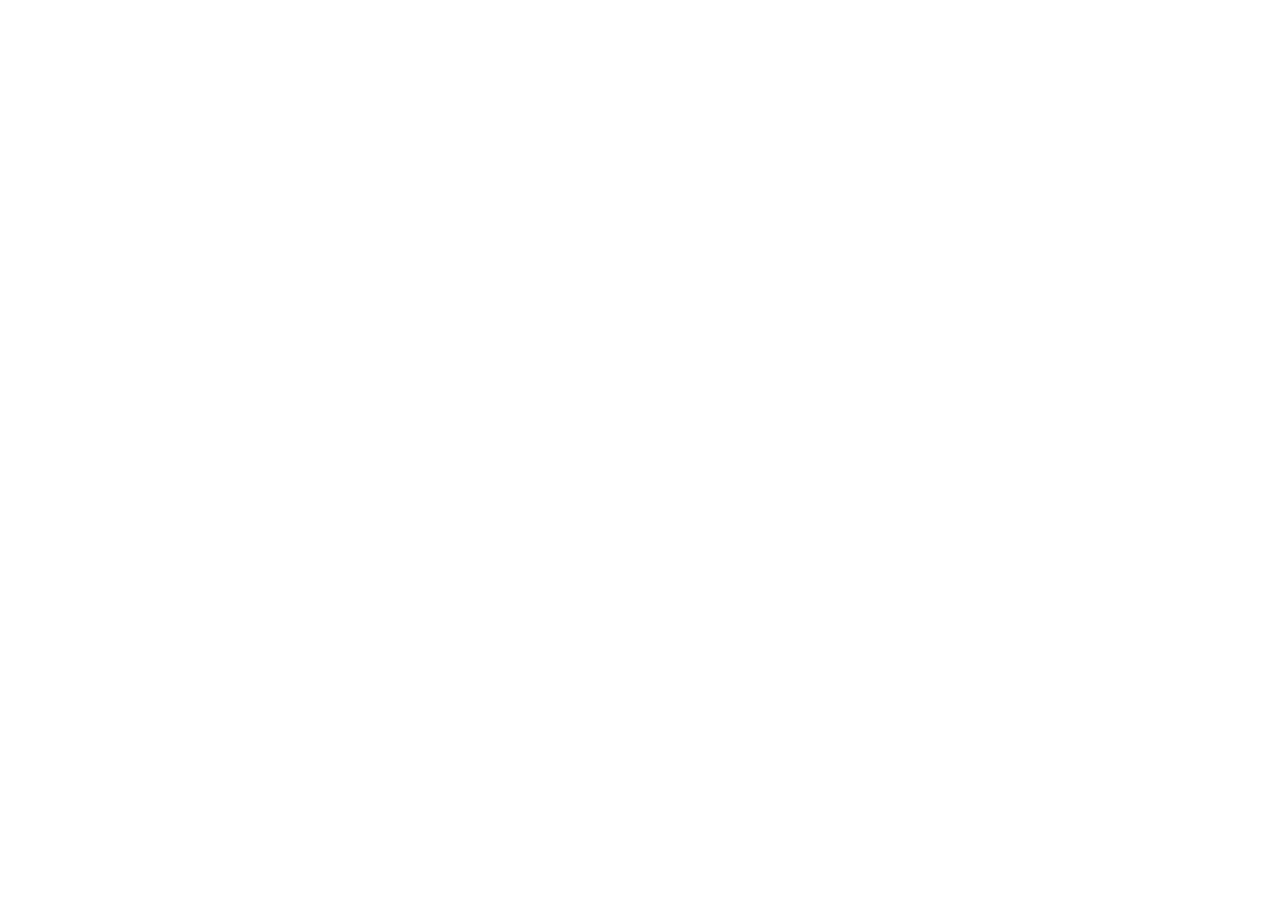
==== index.html @ 00e9c3b8 "added gameStarter HTML" ====
<!DOCTYPE html>
<html lang="en">

<head>
    <meta charset="UTF-8">
    <meta http-equiv="X-UA-Compatible" content="IE=edge">
    <meta name="viewport" content="width=device-width, initial-scale=1.0">
    <link rel="stylesheet" href="https://unpkg.com/leaflet@1.8.0/dist/leaflet.css"/>
    <link href="css/style.css" rel="stylesheet">
    <script src="https://unpkg.com/leaflet@1.8.0/dist/leaflet.js" defer></script>
    <script type="module" src="https://cdn.jsdelivr.net/npm/ionicons/dist/ionicons/ionicons.esm.js" defer></script>
    <script nomodule src="https://cdn.jsdelivr.net/npm/ionicons/dist/ionicons/ionicons.js" defer></script>
    <script src="js/main.js" defer></script>
    <title>Top Gun</title>
</head>

<body>
        <div id="map"></div>
</body>

</html>
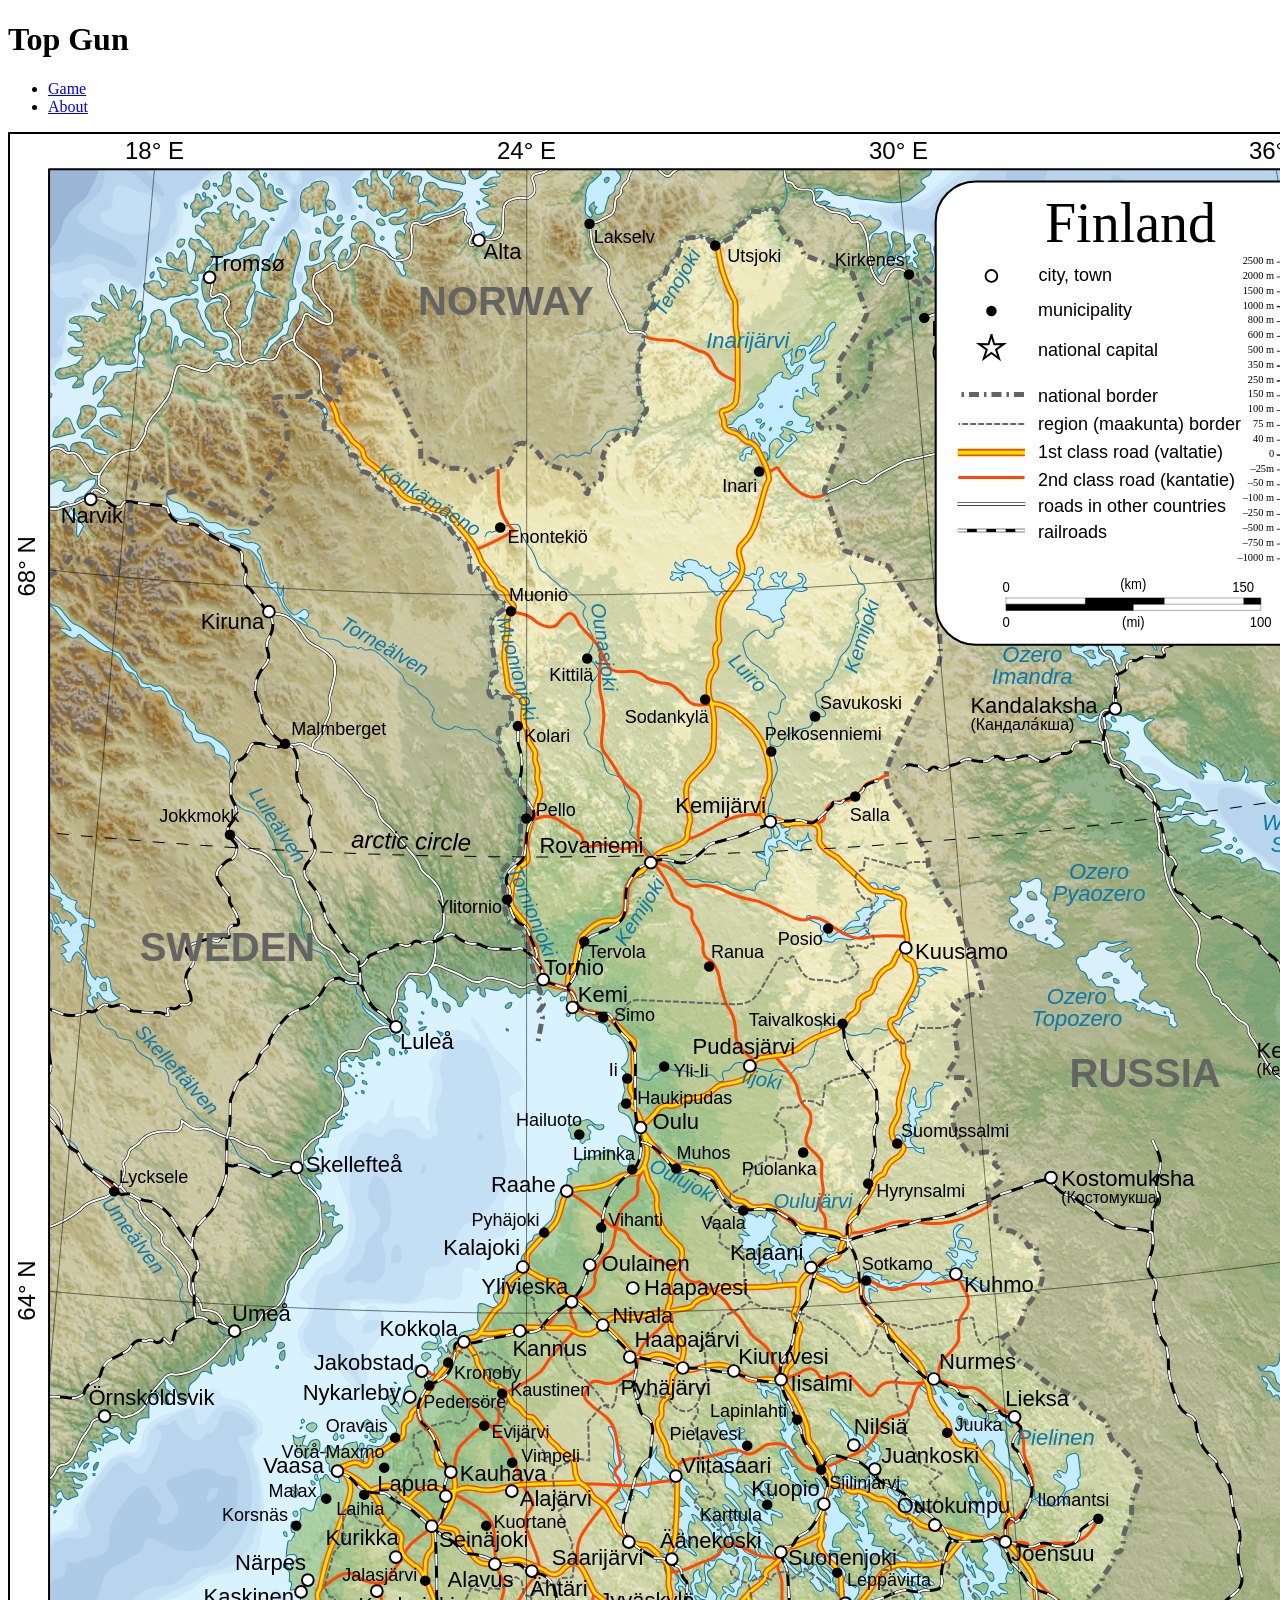
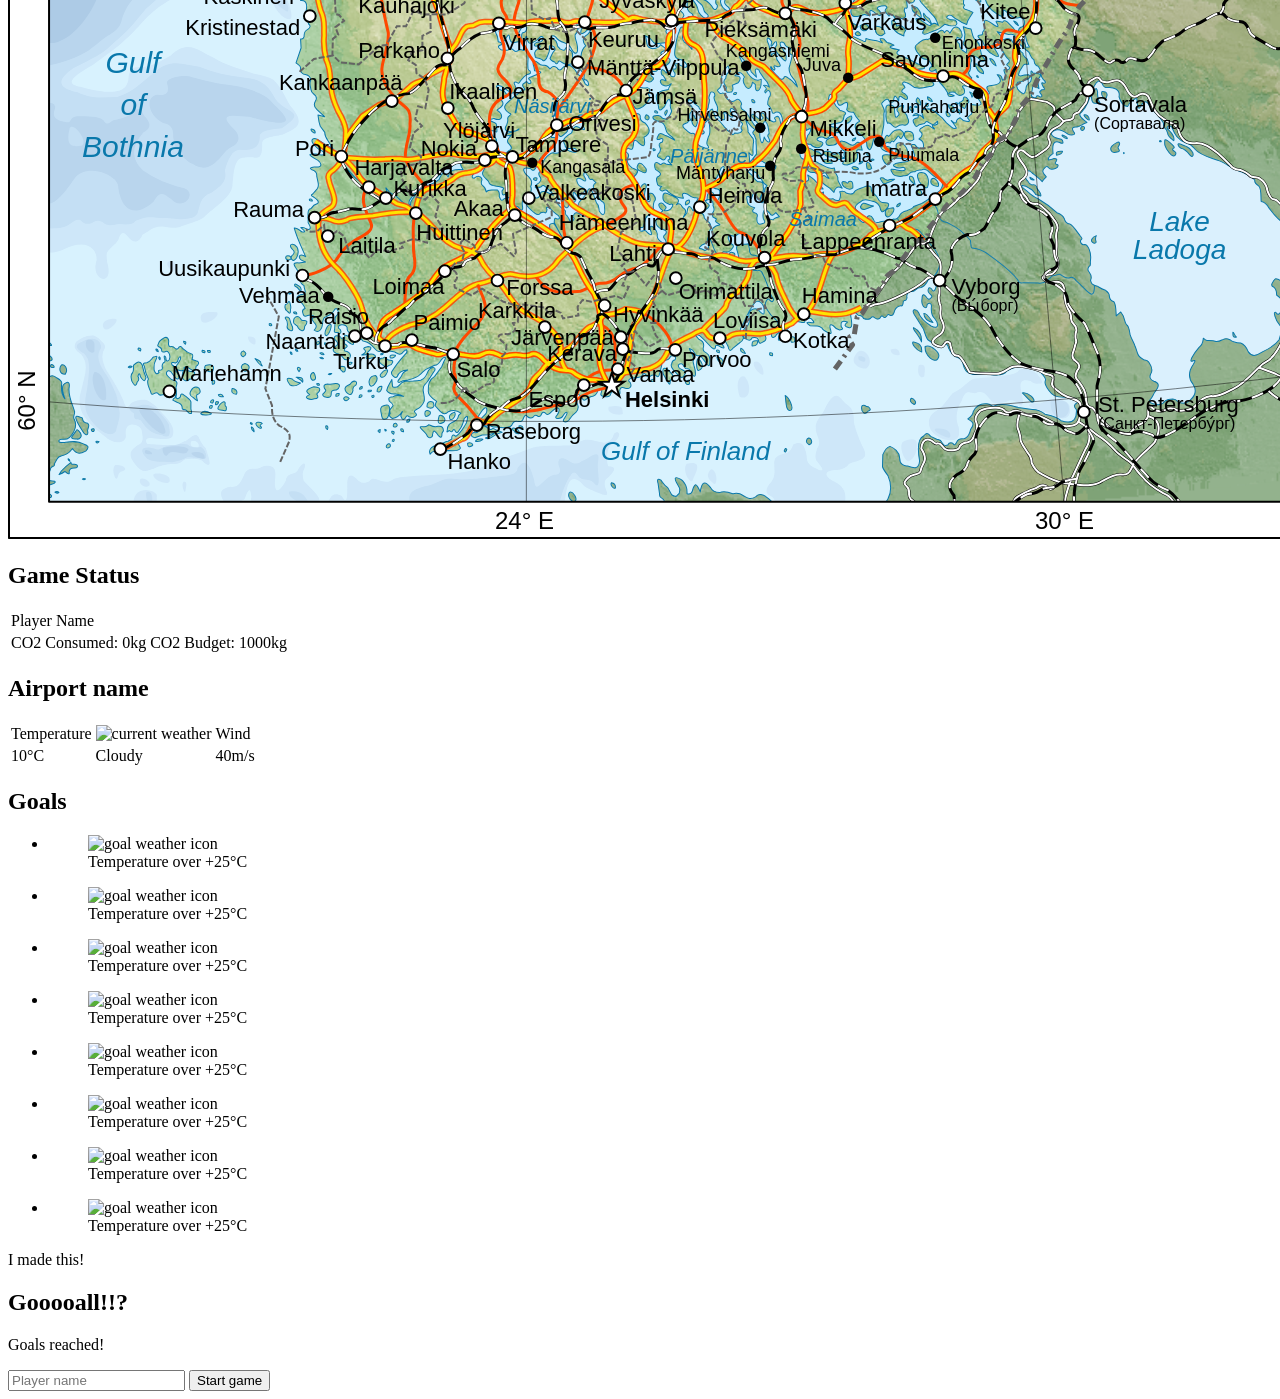
==== commit ee3ce883: "Made the HTML structure for game" ====
--- a/index.html
+++ b/index.html
@@ -15,7 +15,140 @@
 </head>
 
 <body>
-        <div id="map"></div>
+<div class="container">
+    <header class="page-header">
+        <h1 class="page-title">
+            <ion-icon name="airplane-outline"></ion-icon>
+            Top Gun
+            <ion-icon name="airplane-outline"></ion-icon>
+        </h1>
+
+        <nav>
+            <ul>
+                <li>
+                    <a href="index.html">Game</a>
+                </li>
+                <li>
+                    <a href="about.html">About</a>
+                </li>
+            </ul>
+        </nav>
+    </header>
+
+    <main>
+        <div id="map">
+            <img src="img/finland.svg" alt="map of finland">
+        </div>
+        <div class="boxes">
+            <section class="box">
+                <header>
+                    <h2>Game Status</h2>
+                </header>
+                <table>
+                    <tr>
+                        <td colspan="2">Player Name</td>
+                    </tr>
+                    <tr>
+                        <td>CO2 Consumed: <span id="consumed">0</span>kg</td>
+                        <td>CO2 Budget: <span id="budget">1000</span>kg</td>
+                    </tr>
+                </table>
+            </section>
+            <section class="box">
+                <header>
+                    <h2 id="airport-name">Airport name</h2>
+                </header>
+                <table>
+                    <tr>
+                        <td>Temperature</td>
+                        <td>
+                            <img id="weather-icon" src="https://openweathermap.org/img/wn/10d@2x.png"
+                                 alt="current weather"
+                        </td>
+                        <td>Wind</td>
+                    </tr>
+                    <tr>
+                        <td id="airport-temp">10°C</td>
+                        <td id="airport-conditions">Cloudy</td>
+                        <td id="airport-wind">40m/s</td>
+                    </tr>
+                </table>
+            </section>
+            <section class="box">
+                <header>
+                    <h2>Goals</h2>
+                </header>
+                <ul id="goals">
+                    <li>
+                        <figure>
+                            <img src="https://openweathermap.org/img/wn/10d@2x.png" alt="goal weather icon">
+                            <figcaption>Temperature over +25°C</figcaption>
+                        </figure>
+                    </li>
+                    <li>
+                        <figure>
+                            <img src="https://openweathermap.org/img/wn/10d@2x.png" alt="goal weather icon">
+                            <figcaption>Temperature over +25°C</figcaption>
+                        </figure>
+                    </li>
+                    <li>
+                        <figure>
+                            <img src="https://openweathermap.org/img/wn/10d@2x.png" alt="goal weather icon">
+                            <figcaption>Temperature over +25°C</figcaption>
+                        </figure>
+                    </li>
+                    <li>
+                        <figure>
+                            <img src="https://openweathermap.org/img/wn/10d@2x.png" alt="goal weather icon">
+                            <figcaption>Temperature over +25°C</figcaption>
+                        </figure>
+                    </li>
+                    <li>
+                        <figure>
+                            <img src="https://openweathermap.org/img/wn/10d@2x.png" alt="goal weather icon">
+                            <figcaption>Temperature over +25°C</figcaption>
+                        </figure>
+                    </li>
+                    <li>
+                        <figure>
+                            <img src="https://openweathermap.org/img/wn/10d@2x.png" alt="goal weather icon">
+                            <figcaption>Temperature over +25°C</figcaption>
+                        </figure>
+                    </li>
+                    <li>
+                        <figure>
+                            <img src="https://openweathermap.org/img/wn/10d@2x.png" alt="goal weather icon">
+                            <figcaption>Temperature over +25°C</figcaption>
+                        </figure>
+                    </li>
+                    <li>
+                        <figure>
+                            <img src="https://openweathermap.org/img/wn/10d@2x.png" alt="goal weather icon">
+                            <figcaption>Temperature over +25°C</figcaption>
+                        </figure>
+                    </li>
+                </ul>
+            </section>
+        </div>
+    </main>
+    <footer class="page-footer">
+        <p>I made this!</p>
+    </footer>
+    <div class="goal">
+        <h2>Gooooall!!?</h2>
+        <p>
+            <span id="goal-txt">Goals reached!</span>
+        </p>
+    </div>
+</div>
+
+<div id="player-modal">
+    <form id="player-form">
+        <input type="text" placeholder="Player name" required>
+        <input type="submit" value="Start game">
+    </form>
+</div>
+
 </body>
 
 </html>
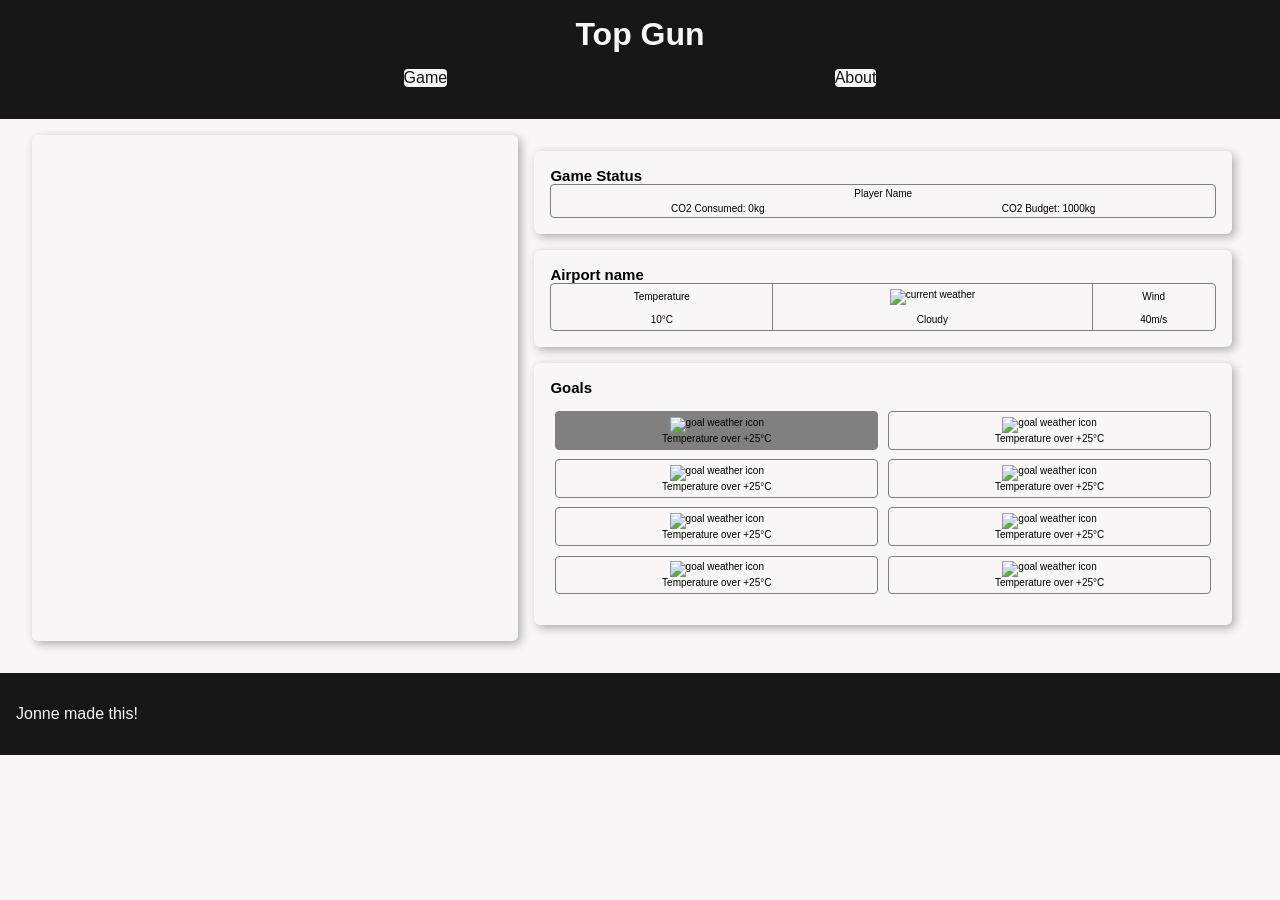
==== commit 828b10e5: "Made the css for game" ====
--- a/index.html
+++ b/index.html
@@ -24,20 +24,20 @@
         </h1>
 
         <nav>
-            <ul>
+            <ul class="flex-wrap space-evenly">
                 <li>
-                    <a href="index.html">Game</a>
+                    <a class="button button-white" href="index.html">Game</a>
                 </li>
                 <li>
-                    <a href="about.html">About</a>
+                    <a class="button button-white" href="about.html">About</a>
                 </li>
             </ul>
         </nav>
     </header>
 
-    <main>
+    <main class="flex-wrap">
         <div id="map">
-            <img src="img/finland.svg" alt="map of finland">
+            <!-- <img class="responsive-image" src="img/finland.svg" alt="map of finland"> -->
         </div>
         <div class="boxes">
             <section class="box">
@@ -58,7 +58,7 @@
                 <header>
                     <h2 id="airport-name">Airport name</h2>
                 </header>
-                <table>
+                <table id="weather">
                     <tr>
                         <td>Temperature</td>
                         <td>
@@ -78,8 +78,8 @@
                 <header>
                     <h2>Goals</h2>
                 </header>
-                <ul id="goals">
-                    <li>
+                <ul id="goals" class="flex-wrap">
+                    <li class="done">
                         <figure>
                             <img src="https://openweathermap.org/img/wn/10d@2x.png" alt="goal weather icon">
                             <figcaption>Temperature over +25°C</figcaption>
@@ -132,17 +132,17 @@
         </div>
     </main>
     <footer class="page-footer">
-        <p>I made this!</p>
+        <p>Jonne made this!</p>
     </footer>
-    <div class="goal">
-        <h2>Gooooall!!?</h2>
+    <div class="goal hide">
+        <h2>Goooaslll!?</h2>
         <p>
             <span id="goal-txt">Goals reached!</span>
         </p>
     </div>
 </div>
 
-<div id="player-modal">
+<div id="player-modal" class="hide">
     <form id="player-form">
         <input type="text" placeholder="Player name" required>
         <input type="submit" value="Start game">
--- a/css/style.css
+++ b/css/style.css
@@ -0,0 +1,195 @@
+/* variables */
+:root {
+    --black: rgb(23, 23, 23);
+    --white: rgb(248, 246, 246);
+    --grey: rgb(128, 128, 128);
+    --dark-grey: rgb(57, 57, 57);
+}
+
+
+/* utilities */
+.button {
+    display: block;
+    padding: 0, 5rem 1rem;
+    text-decoration: none;
+    border-radius: 4px;
+    text-align: center;
+}
+
+.button-white {
+    background-color: var(--white);
+    color: var(--black);
+}
+
+.flex-wrap {
+    display: flex;
+    flex-wrap: wrap;
+}
+
+.space-evenly {
+    justify-content: space-evenly;
+}
+
+.responsive-image {
+    width: 100%;
+    height: auto;
+}
+
+.hide {
+    display: none;
+}
+
+/* app specific */
+html, body {
+    margin: 0;
+    padding: 0;
+    font-family: Verdana, geneva, tahoma, sans-serif;
+    background-color: var(--white);
+}
+
+.container {
+    width: 100%;
+    position: relative;
+}
+
+.page-header, .page-footer {
+    background-color: var(--black);
+    color: var(--white);
+    padding: 1rem;
+}
+
+.page-title {
+    margin: 0;
+    text-align: center;
+}
+
+.ion-icon {
+    vertical-align: middle;
+}
+
+ul {
+    list-style-type: none;
+    padding: 0;
+}
+
+main {
+    padding: 1rem 2rem;
+}
+
+#map {
+    width: 100%;
+    height: 40vh;
+    overflow: hidden;
+}
+
+.boxes {
+    width: 100%;
+}
+
+.box {
+    padding: 1rem;
+    font-size: x-small;
+}
+
+#map, .box {
+    border-radius: 6px;
+    box-shadow: rgb(0, 0, 0, 0.3) 3px 3px 10px;
+    margin-bottom: 1rem;
+}
+
+.box h2, .box figure {
+    margin: 0;
+    padding: 0;
+}
+
+.box table {
+    width: 100%;
+    text-align: center;
+    border: var(--grey) solid 1px;
+    border-radius: 4px;
+}
+
+.box li {
+    width: calc(50% - 0.6rem);
+    text-align: center;
+    border: var(--grey) solid 1px;
+    border-radius: 4px;
+    box-sizing: border-box;
+    padding: 0.3rem;
+    margin: 0.3rem;
+    overflow-wrap: break-word;
+}
+
+.box image {
+    width: 100%;
+    height: auto;
+}
+
+.goal {
+    background-image: url("../img/splatter.png");
+    background-size: contain;
+    background-repeat: no-repeat;
+    padding: 9rem 7rem;
+    text-align: center;
+    position: absolute;
+    top: 20%;
+    filter: drop-shadow(0px 0px 30px #333);
+    transform: rotate(340deg);
+    line-height: 1rem;
+}
+
+.goal h2, .goal p {
+    margin: 0.5rem;
+}
+
+#player-modal {
+    width: 100vw;
+    height: 100vh;
+    background-color: rgb(0, 0, 0, 0.8);
+    position: absolute;
+    top: 0;
+    z-index: 99999;
+}
+
+#player-form {
+    display: flex;
+    width: 50%;
+    margin: 4rem auto;
+    flex-direction: column;
+}
+
+#player-form input {
+    padding: 1rem;
+}
+
+.done {
+    background-color: var(--grey);
+}
+
+#weather {
+    border-spacing: 0;
+}
+
+#weather td {
+    padding: 0.3rem;
+}
+
+#weather td:first-child, #weather td:nth-child(2) {
+    border-right: var(--grey) 1px solid;
+}
+
+@media screen and (min-width: 769px) {
+    .boxes {
+        font-size: initial;
+        width: 60%;
+        padding: 1rem;
+        box-sizing: border-box;
+    }
+
+    #map {
+        width: 40%;
+        height: initial;
+    }
+
+
+}
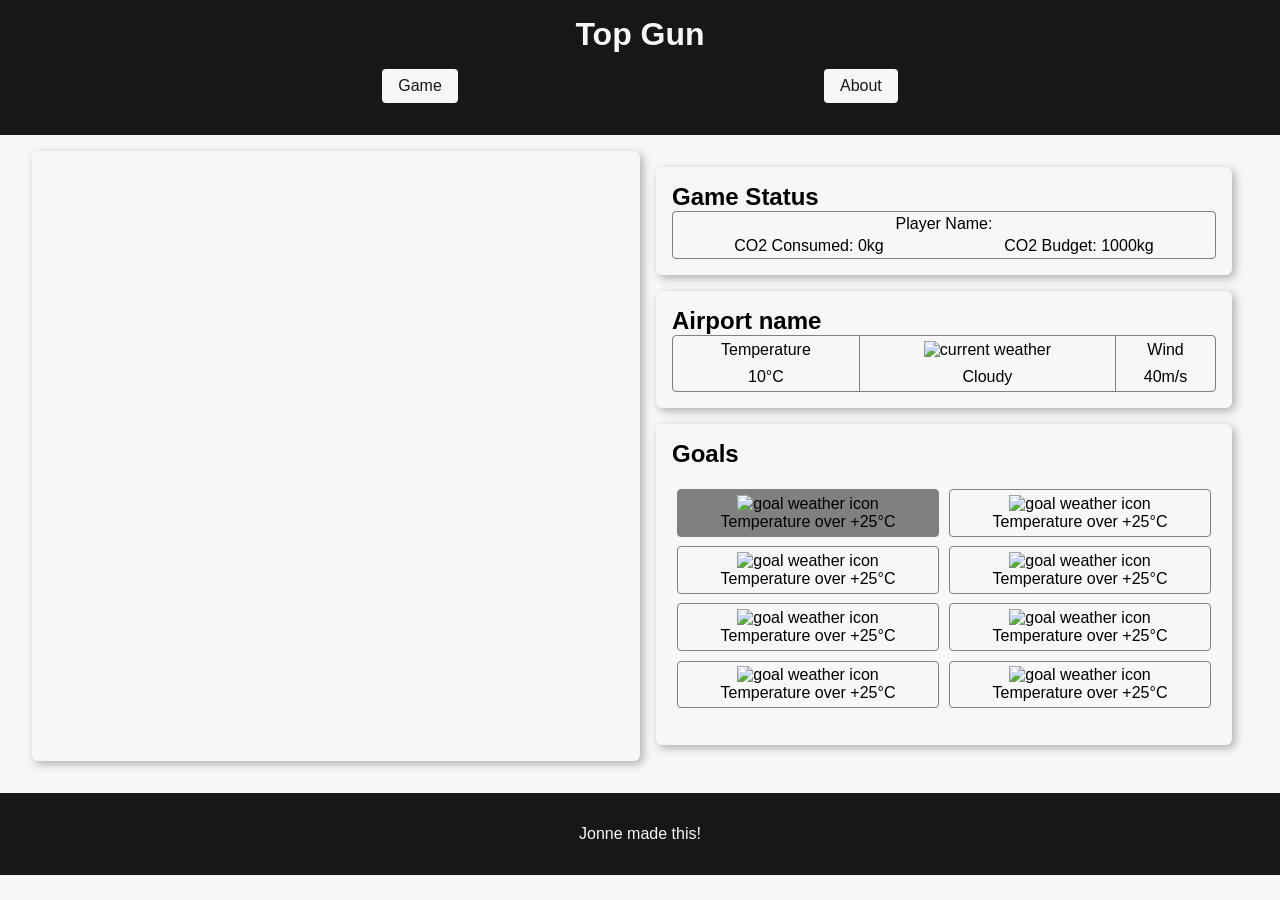
==== commit ccf7b650: "Implemented game setup logic with API integration, added dynamic markers and icons, and updated UI e" ====
--- a/index.html
+++ b/index.html
@@ -46,7 +46,7 @@
                 </header>
                 <table>
                     <tr>
-                        <td colspan="2">Player Name</td>
+                        <td colspan="2">Player Name: <span id="player-id"></span></td>
                     </tr>
                     <tr>
                         <td>CO2 Consumed: <span id="consumed">0</span>kg</td>
--- a/css/style.css
+++ b/css/style.css
@@ -10,10 +10,11 @@
 /* utilities */
 .button {
     display: block;
-    padding: 0, 5rem 1rem;
+    padding: 0.5rem 1rem;
     text-decoration: none;
     border-radius: 4px;
     text-align: center;
+    transition: all 300ms;
 }
 
 .button-white {
@@ -21,6 +22,10 @@
     color: var(--black);
 }
 
+.button:hover {
+    transform: scale(1.1);
+}
+
 .flex-wrap {
     display: flex;
     flex-wrap: wrap;
@@ -37,6 +42,10 @@
 
 .hide {
     display: none;
+}
+
+.float-left {
+    float: left;
 }
 
 /* app specific */
@@ -178,18 +187,43 @@
     border-right: var(--grey) 1px solid;
 }
 
+.page-footer {
+    text-align: center;
+}
+
+.lead-img {
+    width: 100%;
+    margin: 0 0 1rem 0;
+}
+
 @media screen and (min-width: 769px) {
     .boxes {
-        font-size: initial;
-        width: 60%;
+        width: 50%;
         padding: 1rem;
         box-sizing: border-box;
     }
 
+    .box {
+        font-size: initial;
+    }
+
     #map {
-        width: 40%;
+        width: 50%;
         height: initial;
     }
-
-
-}+}
+
+/* Leaflet icons */
+.blue-icon {
+    background-color: #2474ff;
+
+    border-radius: 50%;
+    border: 5px solid rgba(255, 255, 255, 05);
+}
+
+.green-icon {
+    background-color: #27ba35;
+
+    border-radius: 50%;
+    border: 5px solid rgba(255, 255, 255, 05);
+}
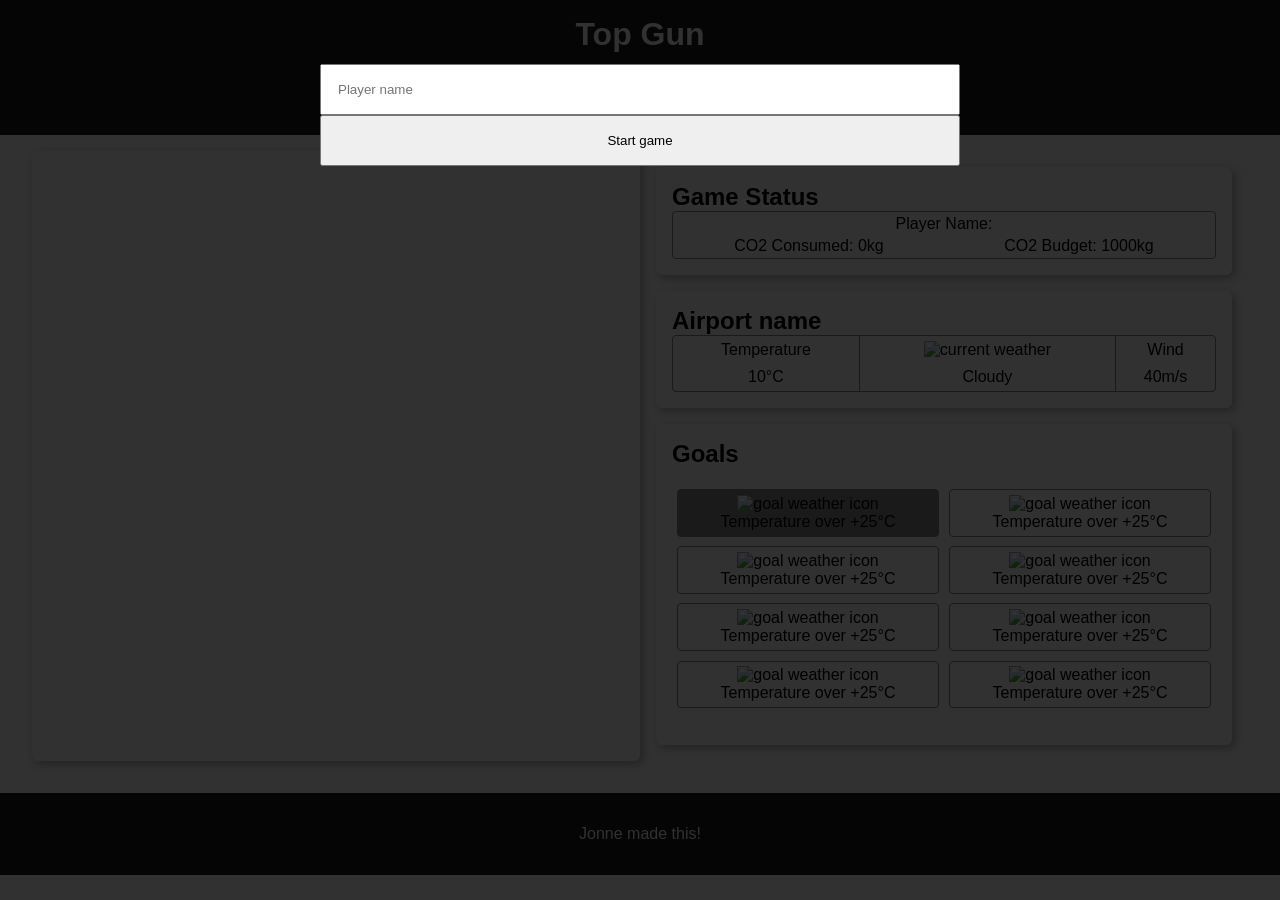
==== commit 0add047f: "Enhanced game setup with API integration: added player form submission, goal handling, and fly-to fu" ====
--- a/index.html
+++ b/index.html
@@ -135,16 +135,16 @@
         <p>Jonne made this!</p>
     </footer>
     <div class="goal hide">
-        <h2>Goooaslll!?</h2>
+        <h2>Gooooo!?</h2>
         <p>
             <span id="goal-txt">Goals reached!</span>
         </p>
     </div>
 </div>
 
-<div id="player-modal" class="hide">
+<div id="player-modal">
     <form id="player-form">
-        <input type="text" placeholder="Player name" required>
+        <input id="player-input" type="text" placeholder="Player name" required>
         <input type="submit" value="Start game">
     </form>
 </div>
--- a/css/style.css
+++ b/css/style.css
@@ -54,6 +54,7 @@
     padding: 0;
     font-family: Verdana, geneva, tahoma, sans-serif;
     background-color: var(--white);
+    scroll-behavior: smooth;
 }
 
 .container {
@@ -145,6 +146,7 @@
     filter: drop-shadow(0px 0px 30px #333);
     transform: rotate(340deg);
     line-height: 1rem;
+    z-index: 999;
 }
 
 .goal h2, .goal p {
@@ -157,7 +159,7 @@
     background-color: rgb(0, 0, 0, 0.8);
     position: absolute;
     top: 0;
-    z-index: 99999;
+    z-index: 9999;
 }
 
 #player-form {
